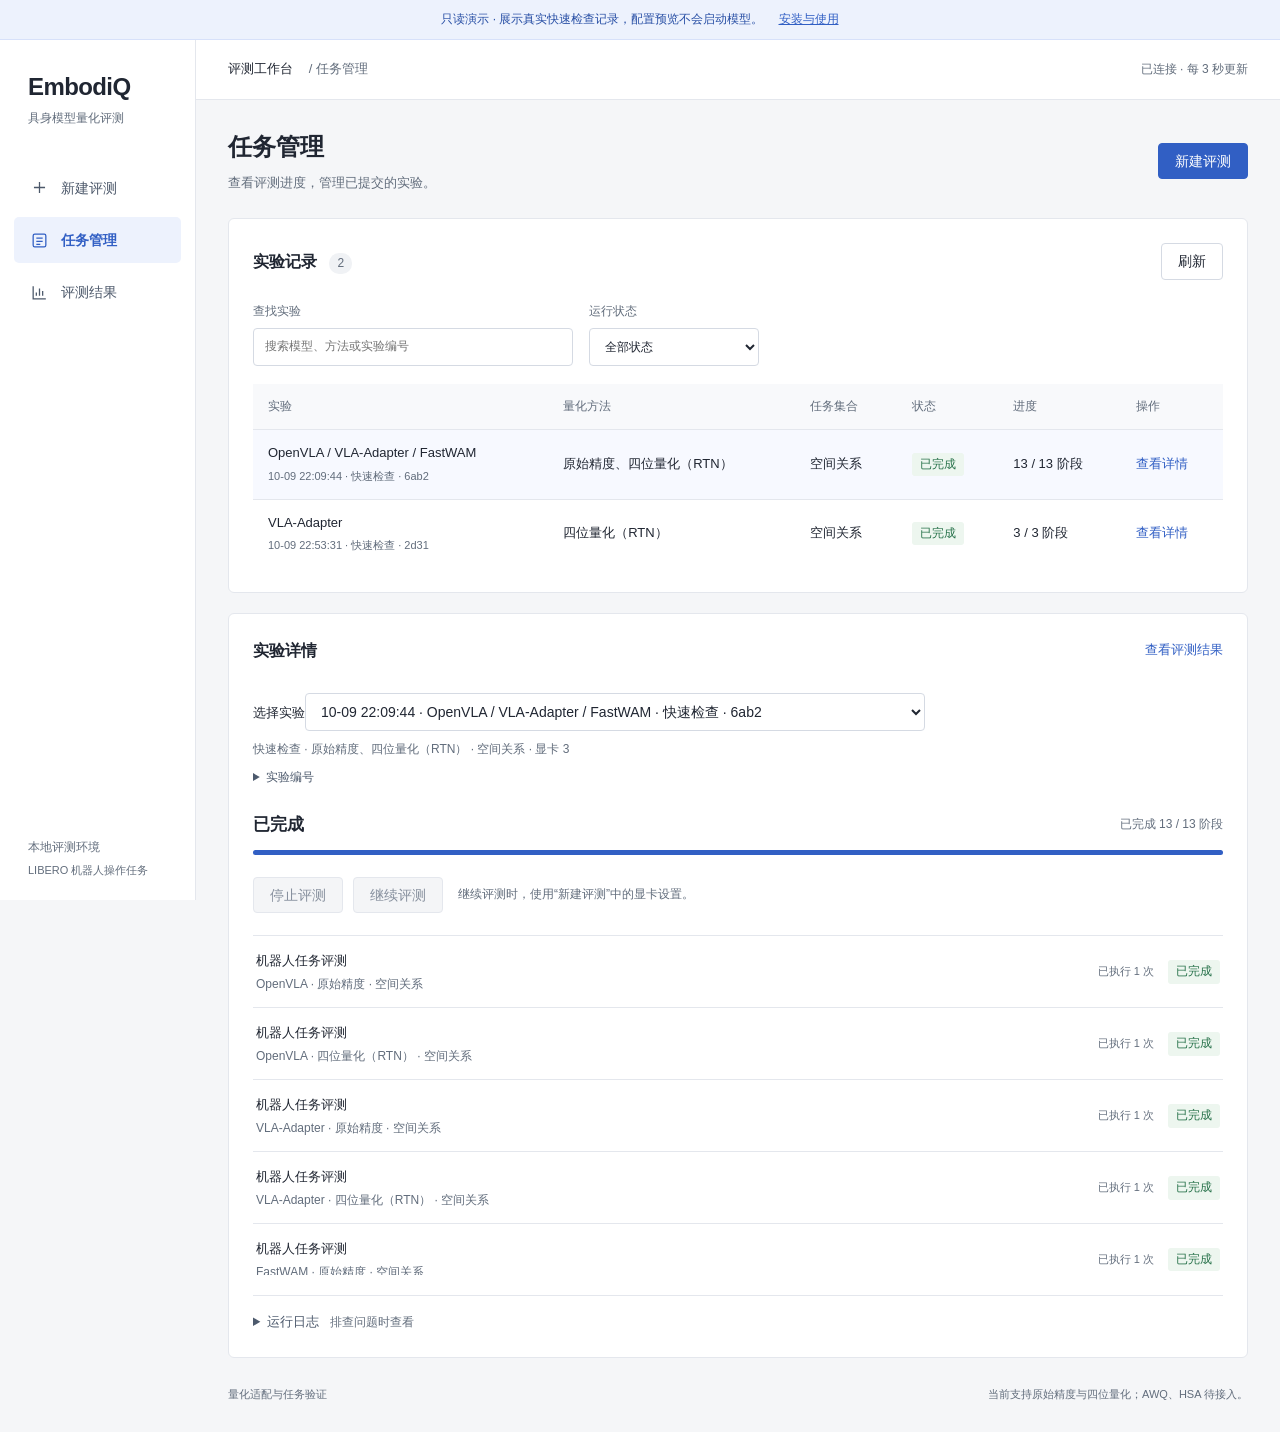
==== demo/index.html @ c68b4cd5 "" ====
<!doctype html>
<html lang="zh-CN">
<head><meta charset="utf-8"><meta name="viewport" content="width=device-width, initial-scale=1"><title>EmbodiQ · 量化评测</title><link rel="stylesheet" href="./style.css"><script defer src="./demo-data.js"></script><script defer src="./demo.js"></script><script defer src="./app.js"></script></head>
<body><div class="demo-banner">只读演示 · 展示真实快速检查记录，配置预览不会启动模型。<a href="../README.md">安装与使用</a></div>
<a class="skip" href="#main">跳转到主要内容</a>
<aside class="sidebar">
<a class="brand" href="#tasks">EmbodiQ<span>具身模型量化评测</span></a>
<nav aria-label="主要导航">
<a href="#create"><svg viewBox="0 0 24 24" aria-hidden="true"><path d="M12 5v14M5 12h14"/></svg>新建评测</a>
<a href="#tasks" aria-current="page"><svg viewBox="0 0 24 24" aria-hidden="true"><rect x="4" y="4" width="16" height="16" rx="2"/><path d="M8 9h8M8 13h8M8 17h5"/></svg>任务管理</a>
<a href="#results"><svg viewBox="0 0 24 24" aria-hidden="true"><path d="M4 4v16h16M8 16v-4M12 16V7M16 16v-6"/></svg>评测结果</a>
</nav>
<div class="sidebar-foot">本地评测环境<span>LIBERO 机器人操作任务</span></div>
</aside>
<div class="shell">
<header class="topbar"><span>评测工作台 <span class="crumb">/ <span id="page-name">任务管理</span></span></span><span id="connection">正在连接…</span></header>
<main id="main">
<div class="page-heading"><div><h1 id="page-title">任务管理</h1><p id="page-description">查看评测进度，管理已提交的实验。</p></div><a class="button primary" id="new-link" href="#create">新建评测</a></div>
<div id="notice" role="status" aria-live="polite" hidden></div>
<section id="view-create" class="view" hidden aria-label="新建评测">
<form id="create-form" class="create-layout">
<div class="panel form-panel">
<div class="section-head"><h2>评测配置</h2><span class="muted">模型与方法可多选</span></div>
<fieldset><legend>选择模型</legend><div id="models" class="choices model-choices"></div></fieldset>
<fieldset><legend>量化方法</legend><div id="methods" class="choices"></div><p class="hint">原始精度作为对照；四位量化用于比较压缩后的任务表现与资源占用。</p></fieldset>
<fieldset><legend>任务集合 <span class="muted">LIBERO</span></legend><div id="suites" class="choices suite-choices"></div></fieldset>
<label for="profile">评测规模</label><select id="profile"><option value="smoke">快速检查 · 每个集合运行 1 回合</option><option value="formal">正式评测 · 每个集合运行 500 回合</option></select>
<p class="hint">回合数按每个“模型 × 方法”组合计算。快速检查用于确认流程可运行。</p>
<div class="form-divider"></div><h3>运行设备</h3>
<div class="grid-two"><div><label for="gpu">显卡编号</label><input id="gpu" type="number" min="0" max="255" value="0" required><p class="hint">填写服务器上的显卡编号，从 0 开始。</p></div><div><label for="wait">显卡忙碌时最多等待</label><div class="input-unit"><input id="wait" type="number" min="0" max="86400" value="0" required><span>秒</span></div><p class="hint">设为 0 时，显卡忙碌就暂停任务。</p></div></div>
<details class="technical"><summary>精度与方法说明</summary><p>原始精度采用 BF16，即 16 位浮点数。四位量化采用 RTN（就近舍入），每 128 个权重一组。AWQ 与 HSA 暂未接入，当前不可选。</p></details>
</div>
<aside class="panel submit-panel"><h2>本次评测</h2><dl id="selection-summary"></dl><div class="estimate" id="estimate" aria-live="polite">正在读取配置…</div><p id="profile-note" class="hint">快速检查的结果仅用于验证流程。</p><button class="primary" id="submit" type="submit" disabled>开始评测</button><p class="hint after-submit">提交后可在“任务管理”查看进度。</p></aside>
</form>
</section>
<section id="view-tasks" class="view" aria-label="任务管理">
<div class="panel task-list"><div class="section-head"><h2>实验记录 <span id="run-total" class="total">0</span></h2><button id="refresh" type="button">刷新</button></div>
<div class="list-tools"><label class="search-label" for="run-search">查找实验<input id="run-search" type="search" placeholder="搜索模型、方法或实验编号"></label><label for="run-filter">运行状态<select id="run-filter"><option value="all">全部状态</option><option value="active">正在执行</option><option value="complete">已完成</option><option value="attention">需要处理</option></select></label></div>
<div class="table-wrap"><table class="run-table"><thead><tr><th>实验</th><th>量化方法</th><th>任务集合</th><th>状态</th><th>进度</th><th>操作</th></tr></thead><tbody id="run-rows"></tbody></table></div><p id="run-empty" class="empty" hidden>还没有评测记录。点击“新建评测”开始。</p></div>
<section class="panel monitor" aria-labelledby="monitor-title"><div class="section-head"><h2 id="monitor-title">实验详情</h2><a href="#results" class="text-link">查看评测结果</a></div>
<label for="runs">选择实验</label><select id="runs"><option value="">正在加载…</option></select><p id="run-meta" class="hint">请选择已有实验。</p><details class="run-identity"><summary>实验编号</summary><code id="run-id">—</code></details>
<div class="run-summary"><strong id="phase">暂无任务</strong><span id="count">0 / 0 阶段</span></div><progress id="progress" value="0" max="1" aria-label="阶段完成进度"></progress>
<div class="actions"><button id="cancel" type="button" disabled>停止评测</button><button id="resume" type="button" disabled>继续评测</button><span class="hint">继续评测时，使用“新建评测”中的显卡设置。</span></div>
<p id="reasons" class="error" role="status"></p><ol id="stages" class="stages"><li class="empty">选择实验后，这里会显示各阶段的执行情况。</li></ol>
<details id="log-details" class="technical"><summary>运行日志 <span>排查问题时查看</span></summary><div class="log-heading"><label for="log-stage">日志来源</label><select id="log-stage"><option value="">整体运行日志</option></select></div><pre id="logs" tabindex="0" aria-label="最近运行日志">等待日志…</pre><p class="hint">保留程序原始输出，每 3 秒刷新；日志较长时仅显示末尾部分。</p></details>
</section></section>
<section id="view-results" class="view" hidden aria-label="评测结果">
<div class="panel results"><div class="section-head"><h2>结果对比</h2><button id="load-report" type="button" disabled>读取结果</button></div><label for="report-run">选择实验</label><select id="report-run"><option value="">暂无实验</option></select><p class="hint">仅展示所选实验的结果。完成评测后，点击“读取结果”加载。</p><div id="report"><p class="empty">尚未读取结果。</p></div></div>
<details class="panel glossary"><summary>指标怎么看？</summary><dl><dt>任务成功率</dt><dd>成功完成操作的回合占比，越高越好。</dd><dt>平均响应时间</dt><dd>模型收到一次请求到输出动作的平均耗时，单位为毫秒；不是机器人的整个操作时长。</dd><dt>运行峰值显存</dt><dd>推理期间进程占用的显存峰值，由显卡监测接口读取。加载峰值单独记录，不能与它直接相加。</dd><dt>加载峰值显存</dt><dd>模型加载期间，推理框架分配显存的峰值。统计口径与运行峰值不同。</dd><dt>平均成功率</dt><dd>对所选任务集合的成功率取平均。只有正式评测完成全部四个集合时，才展示“四集合平均”。</dd><dt>显存单位</dt><dd>表中的 GiB 是二进制存储单位，1 GiB = 1,024³ 字节。数值越小，占用的显存越少。</dd></dl></details>
</section>
<footer>量化适配与任务验证<span>当前支持原始精度与四位量化；AWQ、HSA 待接入。</span></footer>
</main></div></body></html>
---- demo/style.css ----
:root{--bg:#f5f6f8;--surface:#fff;--ink:#202632;--muted:#626d7c;--accent:#315fc4;--accent-soft:#edf2fd;--line:#e4e7ed;--success:#267149;--error:#ae3535;--warning:#8a5c19;--radius:6px;--space:24px;--mono:ui-monospace,SFMono-Regular,Consolas,monospace;--motion:140ms}
*{box-sizing:border-box}body{margin:0;background:var(--bg);color:var(--ink);font-family:-apple-system,BlinkMacSystemFont,"Segoe UI","PingFang SC","Microsoft YaHei",sans-serif;font-size:14px;line-height:1.6}a{color:var(--accent);text-decoration:none}button,input,select{font:inherit}button,.button{display:inline-flex;justify-content:center;align-items:center;min-height:36px;border:1px solid #d5dae3;border-radius:4px;background:#fff;color:var(--ink);padding:6px 16px;cursor:pointer;transition:background var(--motion),border-color var(--motion)}button:hover:enabled,.button:hover{border-color:var(--accent);color:var(--accent)}button:disabled{color:#87909e;background:#f4f5f7;border-color:var(--line);cursor:not-allowed}.primary{color:#fff;background:var(--accent);border-color:var(--accent)}.primary:hover:enabled,.primary:hover{background:#284fa5;color:#fff}.primary:disabled{background:#e7ebf3}.sidebar{width:196px;background:#fff;position:fixed;inset:0 auto 0 0;border-right:1px solid var(--line);display:flex;flex-direction:column;padding:28px 14px 20px}.brand{color:var(--ink);font-size:24px;font-weight:700;letter-spacing:-.6px;margin:0 14px 36px}.brand span{display:block;font-size:12px;font-weight:400;letter-spacing:0;color:var(--muted);margin-top:3px}nav{display:grid;gap:6px}nav a{display:flex;align-items:center;gap:12px;padding:12px 16px;color:#4c586a;border-radius:5px}nav svg{width:19px;height:19px;fill:none;stroke:currentColor;stroke-width:1.6}nav a:hover{background:#f5f7fa}nav a[aria-current=page]{color:var(--accent);background:var(--accent-soft);font-weight:600}.sidebar-foot{margin-top:auto;padding:0 14px;color:var(--muted);font-size:12px}.sidebar-foot span{display:block;font-size:11px;margin-top:5px}.shell{margin-left:196px}.topbar{height:60px;background:#fff;border-bottom:1px solid var(--line);padding:0 32px;display:flex;align-items:center;justify-content:space-between;font-size:13px}.crumb{color:var(--muted);margin-left:12px}#connection{font-size:12px;color:var(--muted)}main{max-width:1560px;margin:auto;padding:28px 32px}.page-heading{display:flex;justify-content:space-between;align-items:center;margin-bottom:25px;gap:20px}h1{font-size:24px;font-weight:600;margin:0 0 6px}h2{font-size:16px;font-weight:600;margin:0}h3{font-size:14px;font-weight:600;margin:0 0 15px}.page-heading p{margin:0;color:var(--muted);font-size:13px}.panel{background:var(--surface);border:1px solid var(--line);border-radius:var(--radius);padding:var(--space);min-width:0}.section-head{display:flex;align-items:center;justify-content:space-between;gap:15px;margin-bottom:22px}.muted,.hint{color:var(--muted);font-size:12px}.hint{margin:8px 0 18px;line-height:1.8}.total{display:inline-block;font-size:12px;font-weight:400;color:var(--muted);padding:1px 8px;margin-left:8px;background:#f0f2f5;border-radius:10px}.create-layout{display:grid;grid-template-columns:minmax(0,1fr) 290px;gap:22px;align-items:start}.form-panel{padding:28px}.form-panel>.section-head{padding-bottom:18px;border-bottom:1px solid var(--line)}fieldset{border:0;padding:0;margin:0 0 26px}legend,label{font-weight:500;font-size:13px}legend{margin-bottom:11px}legend .muted{margin-left:10px}.choices{display:flex;gap:10px;flex-wrap:wrap}.choice{display:flex;align-items:center;gap:9px;padding:10px 14px;border:1px solid #dbe0e8;border-radius:5px;cursor:pointer;min-height:42px}.choice:has(input:checked){background:#f5f8ff;border-color:var(--accent)}.choice:has(input:disabled){color:#848b95;background:#f6f7f8;border-color:var(--line);cursor:default}.choice input{accent-color:var(--accent);margin:0;width:15px;height:15px;flex-shrink:0}.choice span{display:block}.choice small{display:block;color:var(--muted);font-size:12px;font-weight:400;margin-top:3px}.suite-choices{display:grid;grid-template-columns:1fr 1fr}.suite-choices .choice{padding:12px 14px}.grid-two{display:grid;grid-template-columns:1fr 1fr;gap:24px}input[type=number],input[type=search],select{width:100%;min-width:0;border:1px solid #d5dae3;border-radius:4px;color:var(--ink);background:#fff;padding:8px 11px;min-height:38px;margin-top:7px}input[type=search]{max-width:340px}.input-unit{display:flex;align-items:center;position:relative}.input-unit input{padding-right:38px}.input-unit span{position:absolute;right:12px;top:15px;color:var(--muted);font-size:12px}.form-divider{height:1px;background:var(--line);margin:26px 0}.submit-panel{position:sticky;top:22px}.submit-panel h2{margin-bottom:20px}dl{margin:0}#selection-summary dt{color:var(--muted);font-size:12px;margin-top:15px}#selection-summary dd{margin:3px 0 0;font-size:13px}.estimate{margin:23px 0 8px;padding-top:18px;border-top:1px solid var(--line);font-size:14px;font-weight:500}.submit-panel .primary{width:100%;min-height:40px}.after-submit{margin-bottom:0;text-align:center}.technical{border-top:1px solid var(--line);padding-top:16px;margin-top:20px;font-size:13px;color:var(--muted)}summary{cursor:pointer;color:#4d5a6d;font-size:13px}summary span{color:var(--muted);font-size:12px;margin-left:8px}.technical p{line-height:1.8}.list-tools{display:flex;align-items:end;gap:16px;margin-bottom:18px}.list-tools label{width:170px;font-size:12px;color:var(--muted)}.list-tools .search-label{width:320px}.table-wrap{overflow-x:auto}table{border-collapse:collapse;width:100%;white-space:nowrap;font-size:13px}th,td{text-align:left;padding:13px 15px;border-bottom:1px solid var(--line);font-weight:400}th{font-size:12px;color:var(--muted);background:#f8f9fb}td.numeric{font-variant-numeric:tabular-nums}tbody tr:last-child td{border-bottom:0}.run-table td:first-child{font-weight:500}.run-table small{display:block;color:var(--muted);font-size:11px;font-weight:400;margin-top:4px}.run-table tbody tr.selected{background:#f7f9ff}.text-button{min-height:30px;background:transparent;border:0;color:var(--accent);padding:4px 0}.text-button:hover:enabled{text-decoration:underline}.badge{display:inline-block;border-radius:3px;padding:2px 8px;font-size:12px;color:#5c6776;background:#f0f2f5;white-space:nowrap}.badge.complete{color:var(--success);background:#edf6ef}.badge.running,.badge.starting,.badge.preflight,.badge.waiting_for_gpu{color:var(--accent);background:#edf2fd}.badge.failed,.badge.blocked,.badge.interrupted{color:var(--error);background:#fbefed}.monitor{margin-top:20px}.text-link{font-size:13px}.monitor>select{max-width:620px}.run-identity{font-size:12px;margin-top:-10px;color:var(--muted)}.run-identity summary{font-size:12px}.run-identity code{display:block;padding-top:6px;overflow-wrap:anywhere}.run-summary{display:flex;justify-content:space-between;align-items:center;margin-top:24px}.run-summary strong{font-size:17px;font-weight:600}.run-summary span{color:var(--muted);font-size:12px}progress{width:100%;height:5px;border:0;accent-color:var(--accent);margin:12px 0 18px}progress::-webkit-progress-bar{background:#eef0f4;border-radius:3px}progress::-webkit-progress-value{background:var(--accent);border-radius:3px}.actions{display:flex;align-items:center;gap:10px;flex-wrap:wrap}.actions .hint{margin:0 0 0 5px}.error{color:var(--error);white-space:pre-line;overflow-wrap:anywhere;font-size:13px}.stages{list-style:none;padding:0;margin:22px 0 0;max-height:340px;overflow:auto;border-top:1px solid var(--line)}.stages li{display:flex;align-items:center;gap:14px;justify-content:space-between;padding:13px 3px;border-bottom:1px solid var(--line)}.stage-heading{font-size:13px;font-weight:500}.stage-context{display:block;font-size:12px;color:var(--muted);margin-top:3px}.stage-right{display:flex;align-items:center;gap:14px;flex-shrink:0}.stage-attempt{color:var(--muted);font-size:11px}.log-heading{display:flex;align-items:center;gap:20px;justify-content:space-between;margin:20px 0 10px}.log-heading select{width:75%;margin:0;font-size:12px}pre{background:#f7f8fa;color:#384252;font:12px/1.75 var(--mono);border:1px solid var(--line);border-radius:4px;height:260px;padding:16px;overflow:auto;white-space:pre-wrap;overflow-wrap:anywhere}.empty{padding:25px 0;color:var(--muted);font-size:13px}.results>select{max-width:620px}.report-label{padding:11px 14px;background:#faf5e9;color:var(--warning);border:1px solid #ece1c7;border-radius:4px;font-size:13px;margin:22px 0}.report-label.formal{background:#edf6ef;border-color:#d7e8dc;color:var(--success)}.report-toolbar{display:flex;gap:16px;justify-content:space-between;align-items:center;margin:24px 0 16px;flex-wrap:wrap}.suite-tabs{display:flex;gap:4px;flex-wrap:wrap}.suite-tabs button{border:0;border-radius:4px;font-size:13px;background:transparent;color:var(--muted);padding:6px 12px}.suite-tabs button[aria-pressed=true]{color:var(--accent);background:var(--accent-soft);font-weight:500}.chart-grid{display:grid;grid-template-columns:repeat(3,minmax(0,1fr));gap:22px;margin:18px 0 28px}.chart{min-width:0;border:1px solid var(--line);padding:18px;border-radius:5px}.chart h3{font-size:13px;margin:0 0 3px}.chart .hint{margin:0 0 14px;font-size:11px}.chart-row{margin-top:14px}.chart-caption{display:flex;justify-content:space-between;gap:8px;font-size:11px;color:var(--muted)}.chart-caption strong{color:var(--ink);font-size:12px;font-weight:500;white-space:nowrap}.chart-track{display:block;width:100%;height:6px;margin-top:7px}.chart-bg{fill:#eff1f5}.chart-bar{fill:#5277c9}.chart-bar.baseline{fill:#9aa6b8}.report-section{margin:24px 0 13px}.downloads{display:flex;gap:20px;flex-wrap:wrap;margin:24px 0 4px;font-size:13px}.glossary{margin-top:20px}.glossary summary{font-weight:500;color:var(--ink)}.glossary dl{display:grid;grid-template-columns:130px 1fr;gap:14px 24px;margin-top:24px;font-size:13px}.glossary dt{font-weight:500}.glossary dd{margin:0;color:var(--muted)}footer{display:flex;justify-content:space-between;color:var(--muted);font-size:11px;padding:28px 0 0;gap:20px}#notice{background:#fff1ee;border:1px solid #edcdc7;color:var(--error);border-radius:4px;padding:12px 16px;margin-bottom:20px;font-size:13px}.skip{position:absolute;left:16px;top:-80px;background:#fff;padding:10px;z-index:9}.skip:focus{top:10px}:focus-visible{outline:2px solid var(--accent);outline-offset:3px}[hidden]{display:none!important}
@media(min-width:1650px){main{padding:32px 44px}.topbar{padding:0 44px}}
@media(max-width:1150px){.sidebar{width:172px;padding-inline:10px}.shell{margin-left:172px}.topbar{padding:0 24px}main{padding:24px}.create-layout{grid-template-columns:minmax(0,1fr) 250px;gap:16px}.panel{padding:20px}.chart-grid{gap:12px}.chart{padding:12px}.model-choices .choice{flex:1 0 120px}}
@media(max-width:950px){.create-layout{grid-template-columns:1fr}.submit-panel{position:static}#selection-summary{display:grid;grid-template-columns:100px 1fr;align-items:baseline;gap:8px}#selection-summary dt,#selection-summary dd{margin:0}.submit-panel h2{margin-bottom:16px}.chart-grid{grid-template-columns:1fr}.chart-caption{font-size:12px}.suite-choices .choice{padding:10px}.actions .hint{width:100%;margin:4px 0 0}}
@media(max-width:680px){.sidebar{position:static;width:100%;border-right:0;border-bottom:1px solid var(--line);padding:14px 16px 0}.brand{font-size:21px;margin:0 0 14px;display:flex;align-items:center;gap:14px}.brand span{font-size:11px;margin:0}.sidebar-foot{display:none}nav{display:flex;justify-content:space-between;gap:4px}nav a{padding:10px 12px;gap:7px;border-radius:4px 4px 0 0;font-size:13px}nav svg{width:16px;height:16px}.shell{margin-left:0}.topbar{height:43px;padding:0 16px;font-size:12px}.topbar .crumb{display:none}#connection{font-size:11px}main{padding:22px 16px}.page-heading{align-items:start;margin-bottom:20px}.page-heading p{font-size:12px;max-width:230px}h1{font-size:22px}.page-heading .button{font-size:12px;white-space:nowrap;padding:6px 12px}.panel{padding:17px}.form-panel .section-head>.muted{display:none}.grid-two{gap:14px}.suite-choices{grid-template-columns:1fr}.model-choices .choice{flex:0 1 auto;font-size:12px;padding:10px}.list-tools{gap:12px}.list-tools .search-label{width:65%}.list-tools label{width:35%}.list-tools select,.list-tools input{font-size:12px}.section-head{margin-bottom:18px}.stages li{align-items:start}.stage-context{font-size:11px}.stage-right{flex-direction:column;gap:5px;align-items:end}.stage-attempt{display:none}.log-heading{gap:10px}.log-heading select{width:68%}.glossary dl{grid-template-columns:1fr;gap:5px}.glossary dd{margin-bottom:12px}.suite-tabs{gap:3px}.suite-tabs button{font-size:12px;padding:5px 9px}footer span{display:none}.hint{font-size:12px}}
@media(prefers-reduced-motion:reduce){*{transition:none!important;scroll-behavior:auto!important}}

.demo-banner{background:#edf2fd;color:#284fa5;text-align:center;padding:10px 16px;font-size:12px;border-bottom:1px solid #d7e1fa}.demo-banner a{margin-left:15px;text-decoration:underline}.sidebar{top:40px}@media(max-width:680px){.sidebar{top:auto}}
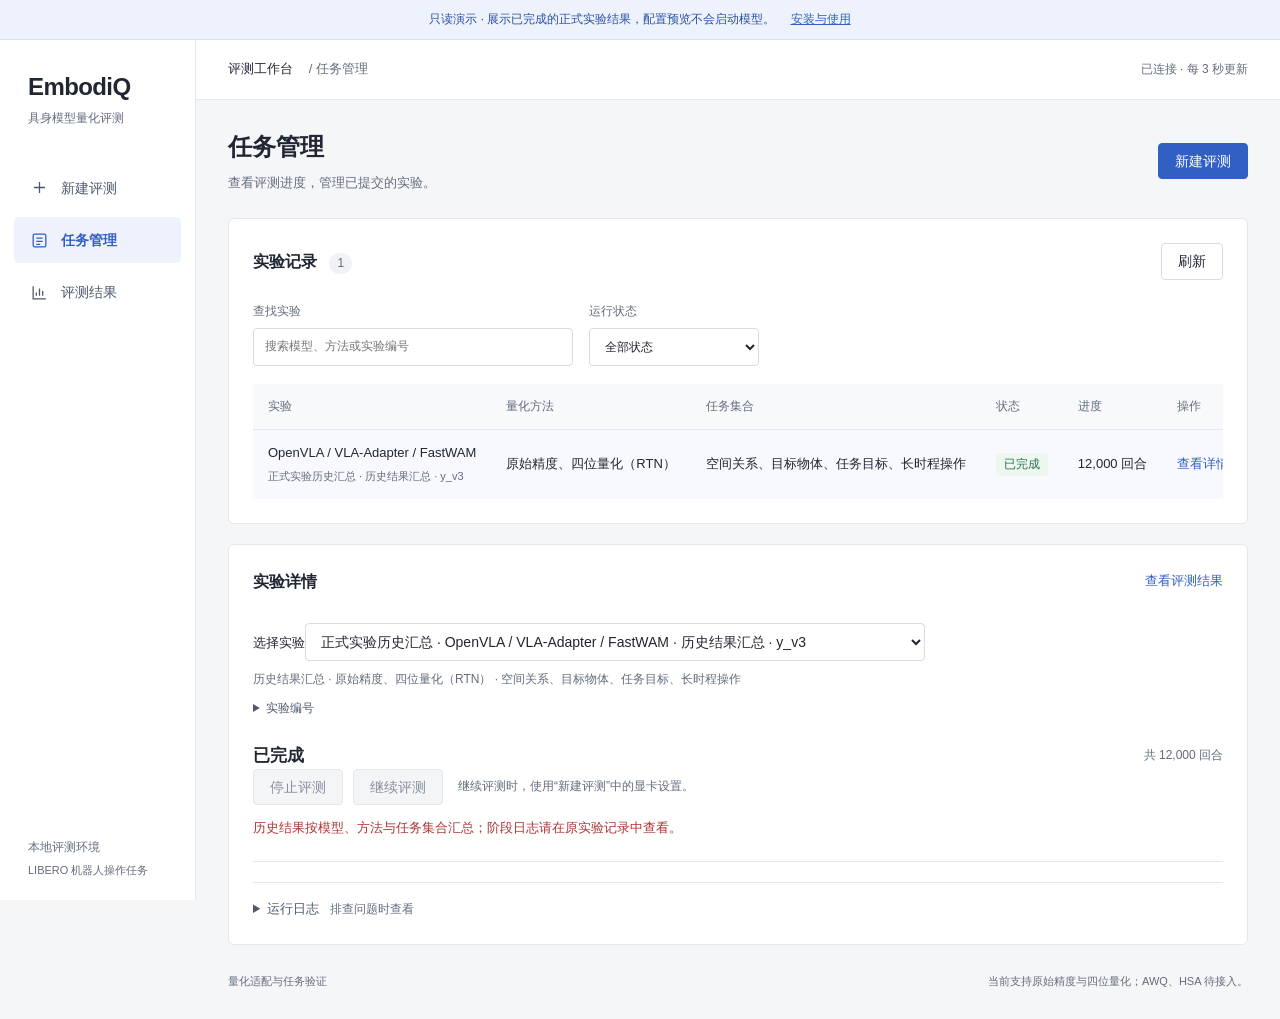
==== commit c10ecd30: "" ====
--- a/demo/index.html
+++ b/demo/index.html
@@ -1,7 +1,7 @@
 <!doctype html>
 <html lang="zh-CN">
 <head><meta charset="utf-8"><meta name="viewport" content="width=device-width, initial-scale=1"><title>EmbodiQ · 量化评测</title><link rel="stylesheet" href="./style.css"><script defer src="./demo-data.js"></script><script defer src="./demo.js"></script><script defer src="./app.js"></script></head>
-<body><div class="demo-banner">只读演示 · 展示真实快速检查记录，配置预览不会启动模型。<a href="../README.md">安装与使用</a></div>
+<body><div class="demo-banner">只读演示 · 展示已完成的正式实验结果，配置预览不会启动模型。<a href="../README.md">安装与使用</a></div>
 <a class="skip" href="#main">跳转到主要内容</a>
 <aside class="sidebar">
 <a class="brand" href="#tasks">EmbodiQ<span>具身模型量化评测</span></a>
@@ -24,13 +24,12 @@
 <fieldset><legend>选择模型</legend><div id="models" class="choices model-choices"></div></fieldset>
 <fieldset><legend>量化方法</legend><div id="methods" class="choices"></div><p class="hint">原始精度作为对照；四位量化用于比较压缩后的任务表现与资源占用。</p></fieldset>
 <fieldset><legend>任务集合 <span class="muted">LIBERO</span></legend><div id="suites" class="choices suite-choices"></div></fieldset>
-<label for="profile">评测规模</label><select id="profile"><option value="smoke">快速检查 · 每个集合运行 1 回合</option><option value="formal">正式评测 · 每个集合运行 500 回合</option></select>
-<p class="hint">回合数按每个“模型 × 方法”组合计算。快速检查用于确认流程可运行。</p>
+<p class="hint">每个任务集合包含 10 项任务，每项运行 50 回合；每个“模型 × 方法 × 任务集合”组合共 500 回合。</p>
 <div class="form-divider"></div><h3>运行设备</h3>
 <div class="grid-two"><div><label for="gpu">显卡编号</label><input id="gpu" type="number" min="0" max="255" value="0" required><p class="hint">填写服务器上的显卡编号，从 0 开始。</p></div><div><label for="wait">显卡忙碌时最多等待</label><div class="input-unit"><input id="wait" type="number" min="0" max="86400" value="0" required><span>秒</span></div><p class="hint">设为 0 时，显卡忙碌就暂停任务。</p></div></div>
 <details class="technical"><summary>精度与方法说明</summary><p>原始精度采用 BF16，即 16 位浮点数。四位量化采用 RTN（就近舍入），每 128 个权重一组。AWQ 与 HSA 暂未接入，当前不可选。</p></details>
 </div>
-<aside class="panel submit-panel"><h2>本次评测</h2><dl id="selection-summary"></dl><div class="estimate" id="estimate" aria-live="polite">正在读取配置…</div><p id="profile-note" class="hint">快速检查的结果仅用于验证流程。</p><button class="primary" id="submit" type="submit" disabled>开始评测</button><p class="hint after-submit">提交后可在“任务管理”查看进度。</p></aside>
+<aside class="panel submit-panel"><h2>本次评测</h2><dl id="selection-summary"></dl><div class="estimate" id="estimate" aria-live="polite">正在读取配置…</div><p id="profile-note" class="hint">按统一任务协议执行正式评测。</p><button class="primary" id="submit" type="submit" disabled>开始评测</button><p class="hint after-submit">提交后可在“任务管理”查看进度。</p></aside>
 </form>
 </section>
 <section id="view-tasks" class="view" aria-label="任务管理">
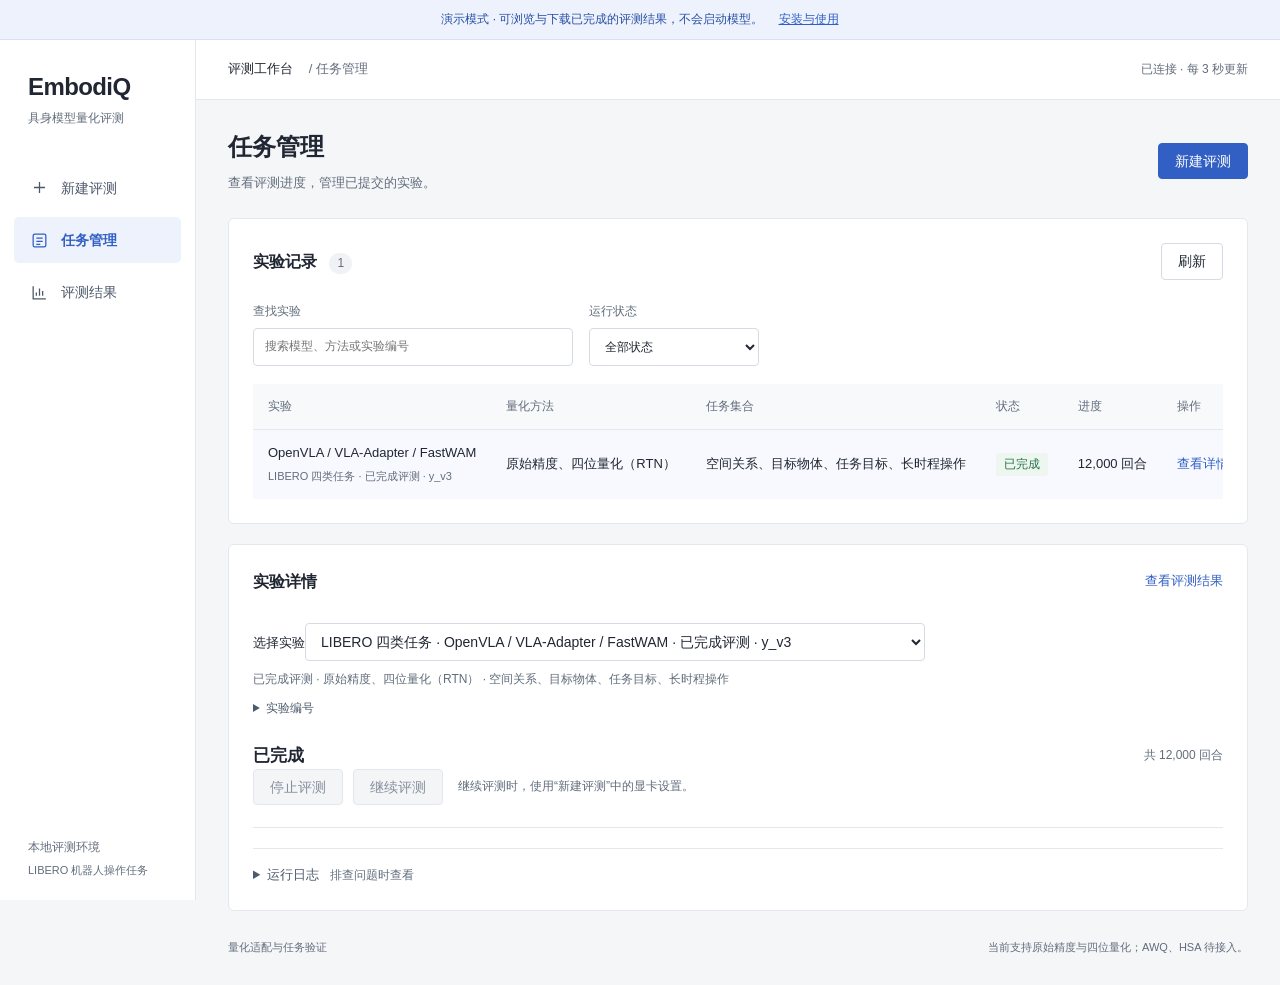
==== commit 5506c034: "" ====
--- a/demo/index.html
+++ b/demo/index.html
@@ -1,7 +1,7 @@
 <!doctype html>
 <html lang="zh-CN">
 <head><meta charset="utf-8"><meta name="viewport" content="width=device-width, initial-scale=1"><title>EmbodiQ · 量化评测</title><link rel="stylesheet" href="./style.css"><script defer src="./demo-data.js"></script><script defer src="./demo.js"></script><script defer src="./app.js"></script></head>
-<body><div class="demo-banner">只读演示 · 展示已完成的正式实验结果，配置预览不会启动模型。<a href="../README.md">安装与使用</a></div>
+<body><div class="demo-banner">演示模式 · 可浏览与下载已完成的评测结果，不会启动模型。<a href="../README.md">安装与使用</a></div>
 <a class="skip" href="#main">跳转到主要内容</a>
 <aside class="sidebar">
 <a class="brand" href="#tasks">EmbodiQ<span>具身模型量化评测</span></a>
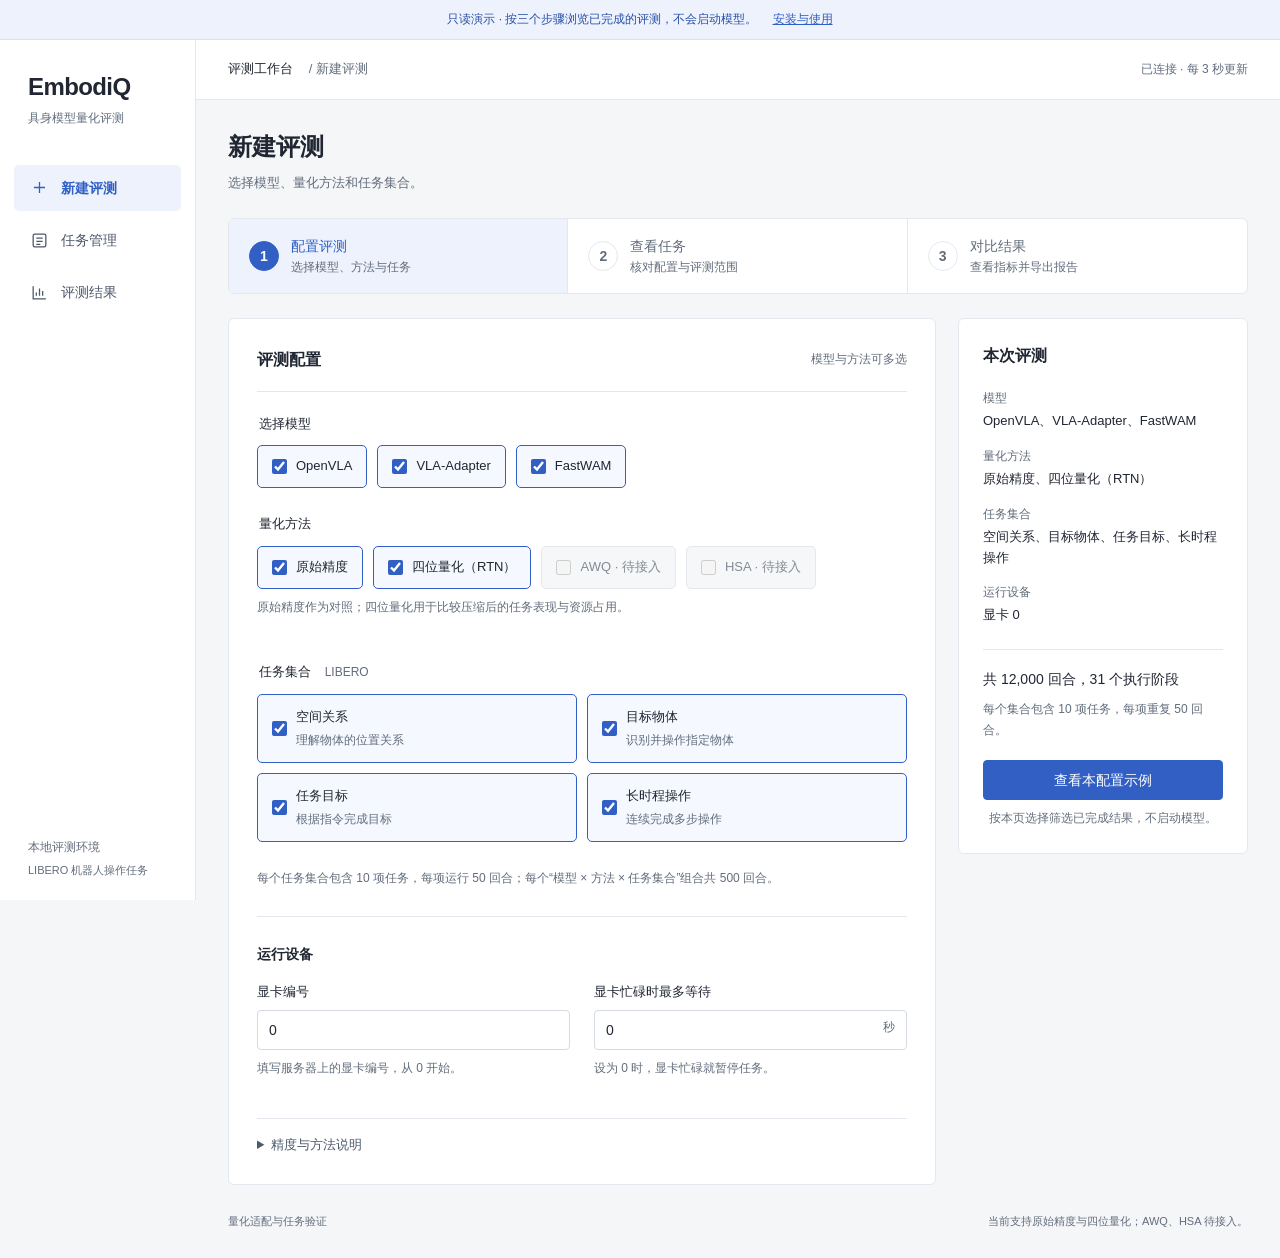
==== commit 6d3e2827: "" ====
--- a/demo/index.html
+++ b/demo/index.html
@@ -1,7 +1,7 @@
 <!doctype html>
 <html lang="zh-CN">
-<head><meta charset="utf-8"><meta name="viewport" content="width=device-width, initial-scale=1"><title>EmbodiQ · 量化评测</title><link rel="stylesheet" href="./style.css"><script defer src="./demo-data.js"></script><script defer src="./demo.js"></script><script defer src="./app.js"></script></head>
-<body><div class="demo-banner">演示模式 · 可浏览与下载已完成的评测结果，不会启动模型。<a href="../README.md">安装与使用</a></div>
+<head><meta charset="utf-8"><meta name="viewport" content="width=device-width, initial-scale=1"><title>EmbodiQ · 量化评测</title><link rel="stylesheet" href="./style.css"><script defer src="./demo-data.js"></script><script defer src="./demo.js"></script><script defer src="./app.js"></script><script defer src="./guide.js"></script><link rel="stylesheet" href="./guide.css"></head>
+<body><div class="demo-banner">只读演示 · 按三个步骤浏览已完成的评测，不会启动模型。<a href="../README.md">安装与使用</a></div>
 <a class="skip" href="#main">跳转到主要内容</a>
 <aside class="sidebar">
 <a class="brand" href="#tasks">EmbodiQ<span>具身模型量化评测</span></a>
--- a/demo/guide.css
+++ b/demo/guide.css
@@ -0,0 +1,9 @@
+.demo-steps{display:grid;grid-template-columns:repeat(3,minmax(0,1fr));gap:0;margin:0 0 24px;border:1px solid var(--line);border-radius:var(--radius);background:var(--surface)}
+.demo-steps>a{display:flex;align-items:center;gap:12px;padding:16px 20px;color:var(--muted);border-right:1px solid var(--line)}
+.demo-steps>a:last-child{border-right:0}.demo-steps>a>span{display:grid;place-items:center;width:30px;height:30px;border:1px solid var(--line);border-radius:50%;flex-shrink:0;font-weight:600}
+.demo-steps>a[aria-current=step]{color:var(--accent);background:var(--accent-soft)}.demo-steps>a[aria-current=step]>span{color:#fff;background:var(--accent);border-color:var(--accent)}
+.demo-steps small{display:block;font-size:12px;color:var(--muted);font-weight:400}.demo-coverage{border-top:1px solid var(--line);padding-top:24px;margin-top:24px}
+.demo-coverage-grid{display:grid;grid-template-columns:repeat(3,minmax(0,1fr));gap:20px}.demo-coverage-grid>div{border-left:2px solid var(--line);padding-left:16px}.demo-coverage-grid span{display:block;color:var(--muted);font-size:13px}.demo-coverage-grid strong{display:block;font-size:18px;font-weight:600;margin:6px 0}.demo-coverage-grid p{font-size:12px;color:var(--muted);margin:0}
+.demo-next{display:flex;justify-content:space-between;align-items:center;gap:20px;margin-top:24px;border-top:1px solid var(--line);padding-top:20px}.demo-next p{font-size:13px;color:var(--muted);margin:0}.demo-next a{white-space:nowrap}
+@media(max-width:950px){.demo-steps>a{padding:12px;gap:8px}.demo-steps small{display:none}.demo-coverage-grid{grid-template-columns:1fr}.demo-next{align-items:flex-start;flex-direction:column}}
+@media(max-width:680px){.demo-steps>a{flex-direction:column;gap:6px;font-size:12px;padding:12px 6px}.demo-steps>a>span{width:25px;height:25px}}
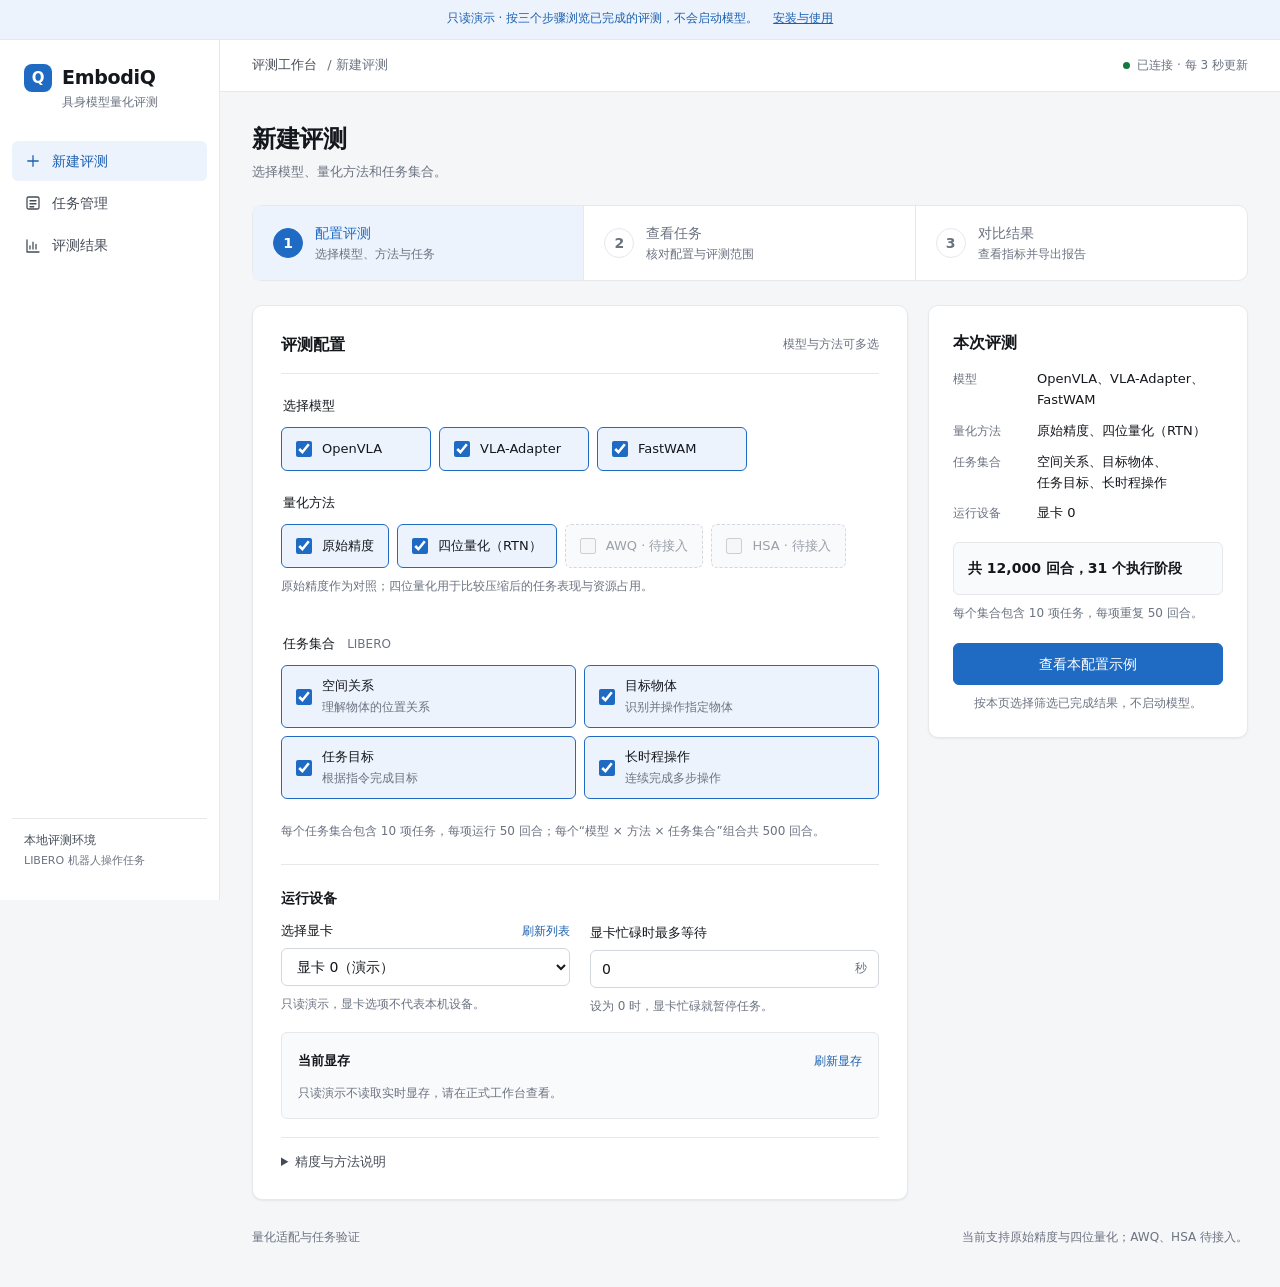
==== commit 4f73b609: "" ====
--- a/demo/index.html
+++ b/demo/index.html
@@ -26,7 +26,13 @@
 <fieldset><legend>任务集合 <span class="muted">LIBERO</span></legend><div id="suites" class="choices suite-choices"></div></fieldset>
 <p class="hint">每个任务集合包含 10 项任务，每项运行 50 回合；每个“模型 × 方法 × 任务集合”组合共 500 回合。</p>
 <div class="form-divider"></div><h3>运行设备</h3>
-<div class="grid-two"><div><label for="gpu">显卡编号</label><input id="gpu" type="number" min="0" max="255" value="0" required><p class="hint">填写服务器上的显卡编号，从 0 开始。</p></div><div><label for="wait">显卡忙碌时最多等待</label><div class="input-unit"><input id="wait" type="number" min="0" max="86400" value="0" required><span>秒</span></div><p class="hint">设为 0 时，显卡忙碌就暂停任务。</p></div></div>
+<div class="grid-two"><div><div class="gpu-picker-heading"><label for="gpu">选择显卡</label><button id="refresh-gpus" type="button" class="text-button">刷新列表</button></div><select id="gpu" required disabled aria-describedby="gpu-list-status"><option value="">正在读取显卡列表…</option></select><p id="gpu-list-status" class="hint" role="status">自动读取服务器上的显卡编号。</p></div><div><label for="wait">显卡忙碌时最多等待</label><div class="input-unit"><input id="wait" type="number" min="0" max="86400" value="0" required><span>秒</span></div><p class="hint">设为 0 时，显卡忙碌就暂停任务。</p></div></div>
+<section class="gpu-memory" aria-labelledby="gpu-memory-title">
+<div class="gpu-memory-heading"><h3 id="gpu-memory-title">当前显存</h3><button id="refresh-gpu-memory" type="button" class="text-button">刷新显存</button></div>
+<dl class="gpu-memory-values" id="gpu-memory-values" hidden><div><dt>剩余显存</dt><dd id="gpu-memory-free">—</dd></div><div><dt>已用显存</dt><dd id="gpu-memory-used">—</dd></div><div><dt>总显存</dt><dd id="gpu-memory-total">—</dd></div></dl>
+<progress id="gpu-memory-meter" class="gpu-memory-meter" max="1" value="0" aria-label="已用显存占比" hidden></progress>
+<p id="gpu-memory-status" class="hint" role="status">正在读取所选显卡的显存…</p>
+</section>
 <details class="technical"><summary>精度与方法说明</summary><p>原始精度采用 BF16，即 16 位浮点数。四位量化采用 RTN（就近舍入），每 128 个权重一组。AWQ 与 HSA 暂未接入，当前不可选。</p></details>
 </div>
 <aside class="panel submit-panel"><h2>本次评测</h2><dl id="selection-summary"></dl><div class="estimate" id="estimate" aria-live="polite">正在读取配置…</div><p id="profile-note" class="hint">按统一任务协议执行正式评测。</p><button class="primary" id="submit" type="submit" disabled>开始评测</button><p class="hint after-submit">提交后可在“任务管理”查看进度。</p></aside>
--- a/demo/style.css
+++ b/demo/style.css
@@ -1,9 +1,341 @@
-:root{--bg:#f5f6f8;--surface:#fff;--ink:#202632;--muted:#626d7c;--accent:#315fc4;--accent-soft:#edf2fd;--line:#e4e7ed;--success:#267149;--error:#ae3535;--warning:#8a5c19;--radius:6px;--space:24px;--mono:ui-monospace,SFMono-Regular,Consolas,monospace;--motion:140ms}
-*{box-sizing:border-box}body{margin:0;background:var(--bg);color:var(--ink);font-family:-apple-system,BlinkMacSystemFont,"Segoe UI","PingFang SC","Microsoft YaHei",sans-serif;font-size:14px;line-height:1.6}a{color:var(--accent);text-decoration:none}button,input,select{font:inherit}button,.button{display:inline-flex;justify-content:center;align-items:center;min-height:36px;border:1px solid #d5dae3;border-radius:4px;background:#fff;color:var(--ink);padding:6px 16px;cursor:pointer;transition:background var(--motion),border-color var(--motion)}button:hover:enabled,.button:hover{border-color:var(--accent);color:var(--accent)}button:disabled{color:#87909e;background:#f4f5f7;border-color:var(--line);cursor:not-allowed}.primary{color:#fff;background:var(--accent);border-color:var(--accent)}.primary:hover:enabled,.primary:hover{background:#284fa5;color:#fff}.primary:disabled{background:#e7ebf3}.sidebar{width:196px;background:#fff;position:fixed;inset:0 auto 0 0;border-right:1px solid var(--line);display:flex;flex-direction:column;padding:28px 14px 20px}.brand{color:var(--ink);font-size:24px;font-weight:700;letter-spacing:-.6px;margin:0 14px 36px}.brand span{display:block;font-size:12px;font-weight:400;letter-spacing:0;color:var(--muted);margin-top:3px}nav{display:grid;gap:6px}nav a{display:flex;align-items:center;gap:12px;padding:12px 16px;color:#4c586a;border-radius:5px}nav svg{width:19px;height:19px;fill:none;stroke:currentColor;stroke-width:1.6}nav a:hover{background:#f5f7fa}nav a[aria-current=page]{color:var(--accent);background:var(--accent-soft);font-weight:600}.sidebar-foot{margin-top:auto;padding:0 14px;color:var(--muted);font-size:12px}.sidebar-foot span{display:block;font-size:11px;margin-top:5px}.shell{margin-left:196px}.topbar{height:60px;background:#fff;border-bottom:1px solid var(--line);padding:0 32px;display:flex;align-items:center;justify-content:space-between;font-size:13px}.crumb{color:var(--muted);margin-left:12px}#connection{font-size:12px;color:var(--muted)}main{max-width:1560px;margin:auto;padding:28px 32px}.page-heading{display:flex;justify-content:space-between;align-items:center;margin-bottom:25px;gap:20px}h1{font-size:24px;font-weight:600;margin:0 0 6px}h2{font-size:16px;font-weight:600;margin:0}h3{font-size:14px;font-weight:600;margin:0 0 15px}.page-heading p{margin:0;color:var(--muted);font-size:13px}.panel{background:var(--surface);border:1px solid var(--line);border-radius:var(--radius);padding:var(--space);min-width:0}.section-head{display:flex;align-items:center;justify-content:space-between;gap:15px;margin-bottom:22px}.muted,.hint{color:var(--muted);font-size:12px}.hint{margin:8px 0 18px;line-height:1.8}.total{display:inline-block;font-size:12px;font-weight:400;color:var(--muted);padding:1px 8px;margin-left:8px;background:#f0f2f5;border-radius:10px}.create-layout{display:grid;grid-template-columns:minmax(0,1fr) 290px;gap:22px;align-items:start}.form-panel{padding:28px}.form-panel>.section-head{padding-bottom:18px;border-bottom:1px solid var(--line)}fieldset{border:0;padding:0;margin:0 0 26px}legend,label{font-weight:500;font-size:13px}legend{margin-bottom:11px}legend .muted{margin-left:10px}.choices{display:flex;gap:10px;flex-wrap:wrap}.choice{display:flex;align-items:center;gap:9px;padding:10px 14px;border:1px solid #dbe0e8;border-radius:5px;cursor:pointer;min-height:42px}.choice:has(input:checked){background:#f5f8ff;border-color:var(--accent)}.choice:has(input:disabled){color:#848b95;background:#f6f7f8;border-color:var(--line);cursor:default}.choice input{accent-color:var(--accent);margin:0;width:15px;height:15px;flex-shrink:0}.choice span{display:block}.choice small{display:block;color:var(--muted);font-size:12px;font-weight:400;margin-top:3px}.suite-choices{display:grid;grid-template-columns:1fr 1fr}.suite-choices .choice{padding:12px 14px}.grid-two{display:grid;grid-template-columns:1fr 1fr;gap:24px}input[type=number],input[type=search],select{width:100%;min-width:0;border:1px solid #d5dae3;border-radius:4px;color:var(--ink);background:#fff;padding:8px 11px;min-height:38px;margin-top:7px}input[type=search]{max-width:340px}.input-unit{display:flex;align-items:center;position:relative}.input-unit input{padding-right:38px}.input-unit span{position:absolute;right:12px;top:15px;color:var(--muted);font-size:12px}.form-divider{height:1px;background:var(--line);margin:26px 0}.submit-panel{position:sticky;top:22px}.submit-panel h2{margin-bottom:20px}dl{margin:0}#selection-summary dt{color:var(--muted);font-size:12px;margin-top:15px}#selection-summary dd{margin:3px 0 0;font-size:13px}.estimate{margin:23px 0 8px;padding-top:18px;border-top:1px solid var(--line);font-size:14px;font-weight:500}.submit-panel .primary{width:100%;min-height:40px}.after-submit{margin-bottom:0;text-align:center}.technical{border-top:1px solid var(--line);padding-top:16px;margin-top:20px;font-size:13px;color:var(--muted)}summary{cursor:pointer;color:#4d5a6d;font-size:13px}summary span{color:var(--muted);font-size:12px;margin-left:8px}.technical p{line-height:1.8}.list-tools{display:flex;align-items:end;gap:16px;margin-bottom:18px}.list-tools label{width:170px;font-size:12px;color:var(--muted)}.list-tools .search-label{width:320px}.table-wrap{overflow-x:auto}table{border-collapse:collapse;width:100%;white-space:nowrap;font-size:13px}th,td{text-align:left;padding:13px 15px;border-bottom:1px solid var(--line);font-weight:400}th{font-size:12px;color:var(--muted);background:#f8f9fb}td.numeric{font-variant-numeric:tabular-nums}tbody tr:last-child td{border-bottom:0}.run-table td:first-child{font-weight:500}.run-table small{display:block;color:var(--muted);font-size:11px;font-weight:400;margin-top:4px}.run-table tbody tr.selected{background:#f7f9ff}.text-button{min-height:30px;background:transparent;border:0;color:var(--accent);padding:4px 0}.text-button:hover:enabled{text-decoration:underline}.badge{display:inline-block;border-radius:3px;padding:2px 8px;font-size:12px;color:#5c6776;background:#f0f2f5;white-space:nowrap}.badge.complete{color:var(--success);background:#edf6ef}.badge.running,.badge.starting,.badge.preflight,.badge.waiting_for_gpu{color:var(--accent);background:#edf2fd}.badge.failed,.badge.blocked,.badge.interrupted{color:var(--error);background:#fbefed}.monitor{margin-top:20px}.text-link{font-size:13px}.monitor>select{max-width:620px}.run-identity{font-size:12px;margin-top:-10px;color:var(--muted)}.run-identity summary{font-size:12px}.run-identity code{display:block;padding-top:6px;overflow-wrap:anywhere}.run-summary{display:flex;justify-content:space-between;align-items:center;margin-top:24px}.run-summary strong{font-size:17px;font-weight:600}.run-summary span{color:var(--muted);font-size:12px}progress{width:100%;height:5px;border:0;accent-color:var(--accent);margin:12px 0 18px}progress::-webkit-progress-bar{background:#eef0f4;border-radius:3px}progress::-webkit-progress-value{background:var(--accent);border-radius:3px}.actions{display:flex;align-items:center;gap:10px;flex-wrap:wrap}.actions .hint{margin:0 0 0 5px}.error{color:var(--error);white-space:pre-line;overflow-wrap:anywhere;font-size:13px}.stages{list-style:none;padding:0;margin:22px 0 0;max-height:340px;overflow:auto;border-top:1px solid var(--line)}.stages li{display:flex;align-items:center;gap:14px;justify-content:space-between;padding:13px 3px;border-bottom:1px solid var(--line)}.stage-heading{font-size:13px;font-weight:500}.stage-context{display:block;font-size:12px;color:var(--muted);margin-top:3px}.stage-right{display:flex;align-items:center;gap:14px;flex-shrink:0}.stage-attempt{color:var(--muted);font-size:11px}.log-heading{display:flex;align-items:center;gap:20px;justify-content:space-between;margin:20px 0 10px}.log-heading select{width:75%;margin:0;font-size:12px}pre{background:#f7f8fa;color:#384252;font:12px/1.75 var(--mono);border:1px solid var(--line);border-radius:4px;height:260px;padding:16px;overflow:auto;white-space:pre-wrap;overflow-wrap:anywhere}.empty{padding:25px 0;color:var(--muted);font-size:13px}.results>select{max-width:620px}.report-label{padding:11px 14px;background:#faf5e9;color:var(--warning);border:1px solid #ece1c7;border-radius:4px;font-size:13px;margin:22px 0}.report-label.formal{background:#edf6ef;border-color:#d7e8dc;color:var(--success)}.report-toolbar{display:flex;gap:16px;justify-content:space-between;align-items:center;margin:24px 0 16px;flex-wrap:wrap}.suite-tabs{display:flex;gap:4px;flex-wrap:wrap}.suite-tabs button{border:0;border-radius:4px;font-size:13px;background:transparent;color:var(--muted);padding:6px 12px}.suite-tabs button[aria-pressed=true]{color:var(--accent);background:var(--accent-soft);font-weight:500}.chart-grid{display:grid;grid-template-columns:repeat(3,minmax(0,1fr));gap:22px;margin:18px 0 28px}.chart{min-width:0;border:1px solid var(--line);padding:18px;border-radius:5px}.chart h3{font-size:13px;margin:0 0 3px}.chart .hint{margin:0 0 14px;font-size:11px}.chart-row{margin-top:14px}.chart-caption{display:flex;justify-content:space-between;gap:8px;font-size:11px;color:var(--muted)}.chart-caption strong{color:var(--ink);font-size:12px;font-weight:500;white-space:nowrap}.chart-track{display:block;width:100%;height:6px;margin-top:7px}.chart-bg{fill:#eff1f5}.chart-bar{fill:#5277c9}.chart-bar.baseline{fill:#9aa6b8}.report-section{margin:24px 0 13px}.downloads{display:flex;gap:20px;flex-wrap:wrap;margin:24px 0 4px;font-size:13px}.glossary{margin-top:20px}.glossary summary{font-weight:500;color:var(--ink)}.glossary dl{display:grid;grid-template-columns:130px 1fr;gap:14px 24px;margin-top:24px;font-size:13px}.glossary dt{font-weight:500}.glossary dd{margin:0;color:var(--muted)}footer{display:flex;justify-content:space-between;color:var(--muted);font-size:11px;padding:28px 0 0;gap:20px}#notice{background:#fff1ee;border:1px solid #edcdc7;color:var(--error);border-radius:4px;padding:12px 16px;margin-bottom:20px;font-size:13px}.skip{position:absolute;left:16px;top:-80px;background:#fff;padding:10px;z-index:9}.skip:focus{top:10px}:focus-visible{outline:2px solid var(--accent);outline-offset:3px}[hidden]{display:none!important}
-@media(min-width:1650px){main{padding:32px 44px}.topbar{padding:0 44px}}
-@media(max-width:1150px){.sidebar{width:172px;padding-inline:10px}.shell{margin-left:172px}.topbar{padding:0 24px}main{padding:24px}.create-layout{grid-template-columns:minmax(0,1fr) 250px;gap:16px}.panel{padding:20px}.chart-grid{gap:12px}.chart{padding:12px}.model-choices .choice{flex:1 0 120px}}
-@media(max-width:950px){.create-layout{grid-template-columns:1fr}.submit-panel{position:static}#selection-summary{display:grid;grid-template-columns:100px 1fr;align-items:baseline;gap:8px}#selection-summary dt,#selection-summary dd{margin:0}.submit-panel h2{margin-bottom:16px}.chart-grid{grid-template-columns:1fr}.chart-caption{font-size:12px}.suite-choices .choice{padding:10px}.actions .hint{width:100%;margin:4px 0 0}}
-@media(max-width:680px){.sidebar{position:static;width:100%;border-right:0;border-bottom:1px solid var(--line);padding:14px 16px 0}.brand{font-size:21px;margin:0 0 14px;display:flex;align-items:center;gap:14px}.brand span{font-size:11px;margin:0}.sidebar-foot{display:none}nav{display:flex;justify-content:space-between;gap:4px}nav a{padding:10px 12px;gap:7px;border-radius:4px 4px 0 0;font-size:13px}nav svg{width:16px;height:16px}.shell{margin-left:0}.topbar{height:43px;padding:0 16px;font-size:12px}.topbar .crumb{display:none}#connection{font-size:11px}main{padding:22px 16px}.page-heading{align-items:start;margin-bottom:20px}.page-heading p{font-size:12px;max-width:230px}h1{font-size:22px}.page-heading .button{font-size:12px;white-space:nowrap;padding:6px 12px}.panel{padding:17px}.form-panel .section-head>.muted{display:none}.grid-two{gap:14px}.suite-choices{grid-template-columns:1fr}.model-choices .choice{flex:0 1 auto;font-size:12px;padding:10px}.list-tools{gap:12px}.list-tools .search-label{width:65%}.list-tools label{width:35%}.list-tools select,.list-tools input{font-size:12px}.section-head{margin-bottom:18px}.stages li{align-items:start}.stage-context{font-size:11px}.stage-right{flex-direction:column;gap:5px;align-items:end}.stage-attempt{display:none}.log-heading{gap:10px}.log-heading select{width:68%}.glossary dl{grid-template-columns:1fr;gap:5px}.glossary dd{margin-bottom:12px}.suite-tabs{gap:3px}.suite-tabs button{font-size:12px;padding:5px 9px}footer span{display:none}.hint{font-size:12px}}
+/* EmbodiQ workbench. Neutral surfaces, one accent; data marks are the only loud ink.
+   Series: original precision = de-emphasis gray (hollow), RTN = accent blue (filled). */
+:root{
+  color-scheme:light;
+  --bg:#f5f6f8;--surface:#fff;--surface-2:#f9fafb;--surface-3:#f1f3f6;
+  --ink:#14171c;--ink-2:#454b56;--muted:#6b7280;--faint:#9aa0aa;
+  --line:#e6e8ec;--line-strong:#d3d7de;
+  --accent:#1f6bc4;--accent-hover:#185aa8;--accent-ink:#1a5fb0;--accent-soft:#edf3fc;--on-accent:#fff;
+  --series-base:#8d929b;--series-quant:#2a78d6;--grid:#eceef1;--axis:#c9cdd4;
+  --good:#127a3e;--good-soft:#e9f6ee;--bad:#c0362f;--bad-soft:#fcefed;--warn:#8a5a00;--warn-soft:#fdf5e4;
+  --shadow:0 1px 2px rgba(16,24,40,.04),0 1px 3px rgba(16,24,40,.03);
+  --radius:10px;--radius-sm:6px;--space:24px;--motion:140ms;
+  --sans:system-ui,-apple-system,"Segoe UI","PingFang SC","Hiragino Sans GB","Microsoft YaHei",sans-serif;
+  --mono:ui-monospace,SFMono-Regular,Menlo,Consolas,monospace;
+}
+@media (prefers-color-scheme:dark){:root:not([data-theme="light"]){
+  color-scheme:dark;
+  --bg:#0f1114;--surface:#17191d;--surface-2:#1b1e23;--surface-3:#22262c;
+  --ink:#eef0f3;--ink-2:#c3c8d0;--muted:#8e95a0;--faint:#6b717b;
+  --line:#2a2e35;--line-strong:#3a3f47;
+  --accent:#3987e5;--accent-hover:#5598e7;--accent-ink:#6da7ec;--accent-soft:#1a2740;--on-accent:#fff;
+  --series-base:#6c7179;--series-quant:#3987e5;--grid:#24282e;--axis:#3a3f47;
+  --good:#4cc27a;--good-soft:#16281d;--bad:#f07a72;--bad-soft:#2e1a19;--warn:#e0a63a;--warn-soft:#2b2214;
+  --shadow:none;
+}}
+:root[data-theme="dark"]{
+  color-scheme:dark;
+  --bg:#0f1114;--surface:#17191d;--surface-2:#1b1e23;--surface-3:#22262c;
+  --ink:#eef0f3;--ink-2:#c3c8d0;--muted:#8e95a0;--faint:#6b717b;
+  --line:#2a2e35;--line-strong:#3a3f47;
+  --accent:#3987e5;--accent-hover:#5598e7;--accent-ink:#6da7ec;--accent-soft:#1a2740;--on-accent:#fff;
+  --series-base:#6c7179;--series-quant:#3987e5;--grid:#24282e;--axis:#3a3f47;
+  --good:#4cc27a;--good-soft:#16281d;--bad:#f07a72;--bad-soft:#2e1a19;--warn:#e0a63a;--warn-soft:#2b2214;
+  --shadow:none;
+}
+
+*{box-sizing:border-box}
+body{margin:0;background:var(--bg);color:var(--ink);font-family:var(--sans);font-size:14px;line-height:1.6;-webkit-font-smoothing:antialiased}
+a{color:var(--accent-ink);text-decoration:none}a:hover{text-decoration:underline}
+button,input,select{font:inherit;color:inherit}
+:focus-visible{outline:2px solid var(--accent);outline-offset:2px}
+[hidden]{display:none!important}
+
+/* Buttons */
+button,.button{display:inline-flex;justify-content:center;align-items:center;gap:6px;min-height:36px;border:1px solid var(--line-strong);border-radius:var(--radius-sm);background:var(--surface);color:var(--ink);padding:6px 14px;cursor:pointer;font-weight:500;transition:background var(--motion),border-color var(--motion),color var(--motion);text-decoration:none}
+button:hover:enabled,.button:hover{background:var(--surface-3);text-decoration:none}
+button:disabled{color:var(--faint);background:var(--surface-2);border-color:var(--line);cursor:not-allowed}
+.primary{color:var(--on-accent);background:var(--accent);border-color:var(--accent)}
+.primary:hover:enabled,.primary:hover{background:var(--accent-hover);border-color:var(--accent-hover);color:var(--on-accent)}
+.primary:disabled{background:var(--surface-3);border-color:var(--line);color:var(--faint)}
+.text-button{min-height:30px;background:transparent;border:0;color:var(--accent-ink);padding:4px 0}
+.text-button:hover:enabled{background:transparent;text-decoration:underline}
+
+/* Shell */
+.sidebar{width:220px;background:var(--surface);position:fixed;inset:0 auto 0 0;border-right:1px solid var(--line);display:flex;flex-direction:column;padding:22px 12px 18px}
+.brand{display:flex;flex-direction:column;color:var(--ink);font-size:19px;font-weight:700;letter-spacing:-.3px;margin:0 12px 28px;padding-left:38px;position:relative;text-decoration:none!important}
+.brand::before{content:"Q";position:absolute;left:0;top:2px;width:28px;height:28px;border-radius:8px;background:var(--accent);color:var(--on-accent);font-size:15px;font-weight:700;display:grid;place-items:center}
+.brand span{font-size:12px;font-weight:400;letter-spacing:0;color:var(--muted);margin-top:1px}
+nav{display:grid;gap:2px}
+nav a{display:flex;align-items:center;gap:10px;padding:9px 12px;color:var(--ink-2);border-radius:var(--radius-sm);font-weight:500;text-decoration:none!important}
+nav svg{width:18px;height:18px;fill:none;stroke:currentColor;stroke-width:1.7;stroke-linecap:round;stroke-linejoin:round}
+nav a:hover{background:var(--surface-3);color:var(--ink)}
+nav a[aria-current=page]{color:var(--accent-ink);background:var(--accent-soft)}
+.sidebar-foot{margin-top:auto;padding:12px;color:var(--ink-2);font-size:12px;border-top:1px solid var(--line)}
+.sidebar-foot span{display:block;font-size:11px;margin-top:2px;color:var(--muted)}
+.shell{margin-left:220px;min-height:100vh}
+.topbar{height:52px;background:var(--surface);border-bottom:1px solid var(--line);padding:0 32px;display:flex;align-items:center;justify-content:space-between;font-size:13px;color:var(--ink-2);position:sticky;top:0;z-index:5}
+.crumb{color:var(--muted);margin-left:6px}
+#connection{font-size:12px;color:var(--muted);display:inline-flex;align-items:center;gap:7px}
+#connection::before{content:"";width:7px;height:7px;border-radius:50%;background:var(--faint)}
+#connection.online::before{background:var(--good)}#connection.offline::before{background:var(--bad)}
+main{max-width:1440px;margin:auto;padding:28px 32px 40px}
+.page-heading{display:flex;justify-content:space-between;align-items:flex-end;margin-bottom:22px;gap:20px}
+h1{font-size:24px;font-weight:650;letter-spacing:-.3px;margin:0 0 4px}
+h2{font-size:16px;font-weight:600;margin:0}
+h3{font-size:14px;font-weight:600;margin:0 0 12px}
+.page-heading p{margin:0;color:var(--muted);font-size:13px}
+
+/* Panels */
+.panel{background:var(--surface);border:1px solid var(--line);border-radius:var(--radius);padding:var(--space);min-width:0;box-shadow:var(--shadow)}
+.section-head{display:flex;align-items:center;justify-content:space-between;gap:16px;margin-bottom:18px}
+.muted,.hint{color:var(--muted);font-size:12px}
+.hint{margin:8px 0 16px;line-height:1.7}
+.total{display:inline-block;font-size:12px;font-weight:500;color:var(--ink-2);padding:0 8px;margin-left:6px;background:var(--surface-3);border-radius:10px;vertical-align:2px}
+.empty{padding:24px 0;color:var(--muted);font-size:13px}
+#notice{background:var(--bad-soft);border:1px solid color-mix(in srgb,var(--bad) 30%,transparent);color:var(--bad);border-radius:var(--radius-sm);padding:12px 16px;margin-bottom:18px;font-size:13px}
+.skip{position:absolute;left:16px;top:-80px;background:var(--surface);padding:10px;z-index:9}.skip:focus{top:10px}
+
+/* Create form */
+.create-layout{display:grid;grid-template-columns:minmax(0,1fr) 320px;gap:20px;align-items:start}
+.form-panel{padding:26px 28px}
+.form-panel>.section-head{padding-bottom:16px;border-bottom:1px solid var(--line);margin-bottom:22px}
+fieldset{border:0;padding:0;margin:0 0 22px}
+legend,label{font-weight:500;font-size:13px;color:var(--ink)}
+legend{margin-bottom:10px}legend .muted{margin-left:8px;font-weight:400}
+.choices{display:flex;gap:8px;flex-wrap:wrap}
+.choice{display:flex;align-items:center;gap:10px;padding:10px 14px;border:1px solid var(--line-strong);border-radius:var(--radius-sm);cursor:pointer;min-height:44px;background:var(--surface);transition:border-color var(--motion),background var(--motion)}
+.choice:hover:has(input:enabled){border-color:var(--accent)}
+.choice:has(input:checked){background:var(--accent-soft);border-color:var(--accent)}
+.choice:has(input:disabled){color:var(--faint);background:var(--surface-2);border-style:dashed;border-color:var(--line-strong);cursor:not-allowed}
+.choice input{accent-color:var(--accent);margin:0;width:16px;height:16px;flex-shrink:0}
+.choice span{display:block;font-weight:500}
+.choice small{display:block;color:var(--muted);font-size:12px;font-weight:400;margin-top:1px}
+.model-choices .choice{min-width:150px}
+.suite-choices{display:grid;grid-template-columns:1fr 1fr}
+.grid-two{display:grid;grid-template-columns:1fr 1fr;gap:20px}
+input[type=number],input[type=search],select{width:100%;min-width:0;border:1px solid var(--line-strong);border-radius:var(--radius-sm);color:var(--ink);background:var(--surface);padding:7px 11px;min-height:38px;margin-top:6px}
+input:focus,select:focus{border-color:var(--accent);outline:none;box-shadow:0 0 0 3px var(--accent-soft)}
+input[type=search]{max-width:340px}
+.input-unit{display:flex;align-items:center;position:relative}
+.input-unit input{padding-right:38px}
+.input-unit span{position:absolute;right:12px;top:calc(50% + 3px);transform:translateY(-50%);color:var(--muted);font-size:12px}
+.form-divider{height:1px;background:var(--line);margin:22px 0}
+.gpu-picker-heading{display:flex;align-items:center;justify-content:space-between;gap:12px}
+.gpu-picker-heading button{font-size:12px;min-height:0;padding:0}
+#gpu:disabled{color:var(--muted);background:var(--surface-2);cursor:not-allowed}
+.gpu-memory{padding:14px 16px;background:var(--surface-2);border:1px solid var(--line);border-radius:var(--radius-sm);margin:0 0 18px}
+.gpu-memory-heading{display:flex;align-items:center;justify-content:space-between;gap:12px;margin-bottom:8px}
+.gpu-memory-heading h3{margin:0;font-size:13px}
+.gpu-memory-heading button{font-size:12px;min-height:28px;padding:2px 0}
+.gpu-memory-values{display:grid;grid-template-columns:repeat(3,minmax(0,1fr));gap:14px}
+.gpu-memory-values dt{font-size:12px;color:var(--muted)}
+.gpu-memory-values dd{margin:2px 0 0;font-size:20px;font-weight:600;font-variant-numeric:tabular-nums;white-space:nowrap}
+.gpu-memory-values dd small{margin-left:4px;font-size:11px;font-weight:400;color:var(--muted)}
+.gpu-memory-values>div:first-child dd{color:var(--accent-ink)}
+progress.gpu-memory-meter{display:block;height:5px;margin:12px 0 10px;accent-color:var(--accent)}
+.gpu-memory>.hint{margin:4px 0 0}
+.submit-panel{position:sticky;top:72px}
+.submit-panel h2{margin-bottom:14px}
+dl{margin:0}
+#selection-summary{display:grid;grid-template-columns:72px 1fr;gap:10px 12px}
+#selection-summary dt{color:var(--muted);font-size:12px;margin:0;padding-top:1px}
+#selection-summary dd{margin:0;font-size:13px;font-weight:500;word-break:keep-all}
+.estimate{margin:18px 0 6px;padding:14px;border-radius:var(--radius-sm);background:var(--surface-2);border:1px solid var(--line);font-size:14px;font-weight:600;font-variant-numeric:tabular-nums}
+.submit-panel .primary{width:100%;min-height:42px;margin-top:4px}
+.after-submit{margin-bottom:0;text-align:center}
+.technical{border-top:1px solid var(--line);padding-top:14px;margin-top:18px;font-size:13px;color:var(--muted)}
+summary{cursor:pointer;color:var(--ink-2);font-size:13px;font-weight:500}
+summary span{color:var(--muted);font-size:12px;margin-left:8px;font-weight:400}
+.technical p{line-height:1.8}
+
+/* Tasks */
+.list-tools{display:flex;align-items:end;gap:14px;margin-bottom:16px}
+.list-tools label{width:180px;font-size:12px;color:var(--muted)}
+.list-tools .search-label{width:320px}
+.table-wrap{overflow-x:auto;border:1px solid var(--line);border-radius:var(--radius-sm)}
+table{border-collapse:collapse;width:100%;white-space:nowrap;font-size:13px}
+th,td{text-align:left;padding:11px 14px;border-bottom:1px solid var(--line);font-weight:400}
+th{font-size:12px;font-weight:500;color:var(--muted);background:var(--surface-2)}
+th.num,td.num{text-align:right;font-variant-numeric:tabular-nums}
+tbody tr:last-child td{border-bottom:0}
+tbody tr:hover{background:var(--surface-2)}
+td.group-start{border-top:1px solid var(--line-strong)}
+.run-table td:first-child{font-weight:500}
+.run-table small{display:block;color:var(--muted);font-size:11px;font-weight:400;margin-top:2px}
+.run-table tbody tr.selected{background:var(--accent-soft)}
+.run-table tbody tr.selected td:first-child{box-shadow:inset 3px 0 var(--accent)}
+.badge{display:inline-flex;align-items:center;gap:6px;border-radius:999px;padding:2px 10px 2px 8px;font-size:12px;font-weight:500;color:var(--ink-2);background:var(--surface-3);white-space:nowrap}
+.badge::before{content:"";width:6px;height:6px;border-radius:50%;background:currentColor;opacity:.8}
+.badge.complete{color:var(--good);background:var(--good-soft)}
+.badge.running,.badge.starting,.badge.preflight,.badge.waiting_for_gpu{color:var(--accent-ink);background:var(--accent-soft)}
+.badge.failed,.badge.blocked,.badge.interrupted{color:var(--bad);background:var(--bad-soft)}
+.badge.stopped{color:var(--warn);background:var(--warn-soft)}
+.monitor{margin-top:20px}
+.text-link{font-size:13px}
+.monitor>select,.results>select{max-width:620px}
+.monitor>label,.results>label{display:block}
+.run-identity{font-size:12px;margin-top:-8px;color:var(--muted)}
+.run-identity summary{font-size:12px;font-weight:400}
+.run-identity code{display:block;padding-top:6px;overflow-wrap:anywhere;font-family:var(--mono)}
+.run-summary{display:flex;justify-content:space-between;align-items:baseline;margin-top:22px}
+.run-summary strong{font-size:17px;font-weight:600}
+.run-summary span{color:var(--muted);font-size:12px;font-variant-numeric:tabular-nums}
+progress{appearance:none;width:100%;height:6px;border:0;border-radius:3px;background:var(--surface-3);accent-color:var(--accent);margin:10px 0 18px}
+progress::-webkit-progress-bar{background:var(--surface-3);border-radius:3px}
+progress::-webkit-progress-value{background:var(--accent);border-radius:3px}
+progress::-moz-progress-bar{background:var(--accent);border-radius:3px}
+.actions{display:flex;align-items:center;gap:8px;flex-wrap:wrap}
+.actions .hint{margin:0 0 0 6px}
+.error{color:var(--bad);white-space:pre-line;overflow-wrap:anywhere;font-size:13px}
+.stages{list-style:none;padding:0;margin:20px 0 0;max-height:360px;overflow:auto;border:1px solid var(--line);border-radius:var(--radius-sm)}
+.stages li{display:flex;align-items:center;gap:14px;justify-content:space-between;padding:11px 14px;border-bottom:1px solid var(--line)}
+.stages li:last-child{border-bottom:0}
+.stages li.empty{justify-content:center}
+.stage-heading{font-size:13px;font-weight:500}
+.stage-context{display:block;font-size:12px;color:var(--muted);margin-top:1px}
+.stage-right{display:flex;align-items:center;gap:14px;flex-shrink:0}
+.stage-attempt{color:var(--muted);font-size:11px}
+.log-heading{display:flex;align-items:center;gap:20px;justify-content:space-between;margin:16px 0 10px}
+.log-heading select{width:75%;margin:0;font-size:12px}
+pre{background:var(--surface-2);color:var(--ink-2);font:12px/1.7 var(--mono);border:1px solid var(--line);border-radius:var(--radius-sm);height:260px;padding:14px;overflow:auto;white-space:pre-wrap;overflow-wrap:anywhere}
+
+/* Results */
+.report-label{display:flex;align-items:center;gap:8px;flex-wrap:wrap;padding:10px 14px;background:var(--warn-soft);color:var(--warn);border-radius:var(--radius-sm);font-size:13px;margin:18px 0}
+.report-label.formal{background:var(--good-soft);color:var(--good)}
+.report-label .meta{color:var(--ink-2);margin-left:auto;font-variant-numeric:tabular-nums}
+.report-toolbar{display:flex;gap:16px;justify-content:space-between;align-items:center;margin:4px 0 18px;flex-wrap:wrap}
+.suite-tabs,.chart-mode{display:inline-flex;padding:3px;gap:2px;background:var(--surface-3);border-radius:8px;flex-wrap:wrap}
+.suite-tabs button,.chart-mode button{border:0;border-radius:6px;min-height:30px;font-size:13px;background:transparent;color:var(--ink-2);padding:4px 14px;font-weight:500}
+.suite-tabs button:hover:enabled,.chart-mode button:hover:enabled{background:transparent;color:var(--ink)}
+.suite-tabs button[aria-pressed=true],.chart-mode button[aria-pressed=true]{background:var(--surface);color:var(--ink);box-shadow:0 1px 2px rgba(16,24,40,.08),0 0 0 1px var(--line)}
+
+/* Headline: one tile per model, quantized vs original */
+.result-overview{display:grid;grid-template-columns:repeat(auto-fit,minmax(260px,1fr));gap:14px;margin:0 0 26px}
+.model-tile{border:1px solid var(--line);border-radius:var(--radius);padding:16px 18px;background:var(--surface)}
+.model-tile h3{display:flex;justify-content:space-between;align-items:baseline;font-size:15px;margin:0 0 12px}
+.model-tile h3 small{font-size:12px;font-weight:400;color:var(--muted)}
+.tile-metrics{display:grid;grid-template-columns:repeat(3,minmax(0,1fr));gap:10px}
+.tile-metrics>div{min-width:0}
+.tile-metrics span{display:block;font-size:12px;color:var(--muted)}
+.tile-metrics strong{display:block;font-size:22px;font-weight:600;letter-spacing:-.3px;line-height:1.3;margin:2px 0}
+.tile-metrics strong small{font-size:12px;font-weight:500;color:var(--muted);margin-left:2px}
+.tile-metrics em{display:block;font-style:normal;font-size:11px;color:var(--muted);font-variant-numeric:tabular-nums;white-space:nowrap}
+.delta{display:inline-flex;align-items:center;gap:3px;font-size:12px;font-weight:600;font-variant-numeric:tabular-nums;white-space:nowrap}
+.delta.good{color:var(--good)}.delta.bad{color:var(--bad)}.delta.flat{color:var(--muted)}
+
+.chart-heading{display:flex;justify-content:space-between;align-items:center;gap:16px;margin-bottom:10px;flex-wrap:wrap}
+.chart-legend{display:flex;gap:18px;font-size:12px;color:var(--ink-2);align-items:center}
+.chart-legend span{display:inline-flex;align-items:center;gap:7px}
+.key{display:inline-block;width:10px;height:10px;border-radius:50%}
+.key.base{border:2px solid var(--series-base);background:var(--surface)}
+.key.quant{background:var(--series-quant)}
+.chart-description{font-size:12px;color:var(--muted);margin:0 0 16px}
+.trend-grid{display:grid;grid-template-columns:minmax(0,1fr);gap:14px;margin:0 0 24px}
+.trend-card{min-width:0;background:var(--surface);border:1px solid var(--line);border-radius:var(--radius);padding:14px 16px 6px}
+.trend-card h3{display:flex;justify-content:space-between;align-items:baseline;font-size:14px;margin:0 0 6px}
+.trend-card h3 small{font-weight:400;font-size:12px;color:var(--muted)}
+.trend-svg{display:block;width:100%;height:auto;font-family:var(--sans);overflow:visible}
+.viz-grid{stroke:var(--grid);stroke-width:1}
+.viz-axis{stroke:var(--axis);stroke-width:1}
+.viz-tick{fill:var(--muted);font-size:11px}
+.viz-row-label{fill:var(--ink-2);font-size:13px}
+.viz-value{fill:var(--ink);font-size:13px;font-weight:600}
+.viz-link{stroke:var(--line-strong);stroke-width:2;stroke-linecap:round}
+.viz-base{fill:var(--surface);stroke:var(--series-base);stroke-width:2}
+.viz-quant{fill:var(--series-quant);stroke:var(--surface);stroke-width:2}
+.viz-good{fill:var(--good);font-size:11px;font-weight:600}
+.viz-bad{fill:var(--bad);font-size:11px;font-weight:600}
+.viz-flat{fill:var(--muted);font-size:11px;font-weight:600}
+.viz-hit{fill:transparent;cursor:default}
+.viz-hit:focus{outline:none}
+.viz-row:hover .viz-hit,.viz-row:focus-within .viz-hit{fill:var(--accent-soft);opacity:.55}
+
+/* Paired horizontal bars (latency / memory) */
+.chart-grid{display:grid;grid-template-columns:repeat(2,minmax(0,1fr));gap:16px;margin:0 0 20px}
+.chart{min-width:0;border:1px solid var(--line);border-radius:var(--radius);padding:18px 18px 14px;background:var(--surface)}
+.chart h3{font-size:14px;margin:0 0 2px}
+.chart>.hint{margin:0 0 12px;font-size:12px}
+.bar-group{padding:10px 0;border-top:1px solid var(--line)}
+.bar-group:first-of-type{border-top:0}
+.bar-group-head{display:flex;justify-content:space-between;align-items:baseline;font-size:13px;font-weight:600;margin-bottom:6px}
+.bar-line{display:grid;grid-template-columns:64px minmax(0,1fr);align-items:center;gap:10px;height:20px;margin-top:2px;border-radius:4px}
+.bar-line:hover,.bar-line:focus{background:var(--surface-2);outline:none}
+.bar-line>span{font-size:12px;color:var(--muted)}
+.bar-track{display:flex;align-items:center;gap:8px;min-width:0}
+.bar{height:12px;border-radius:0 4px 4px 0;min-width:2px;flex-shrink:0}
+.bar.base{background:var(--series-base)}.bar.quant{background:var(--series-quant)}
+.bar-track b{font-size:12px;font-weight:600;font-variant-numeric:tabular-nums;color:var(--ink);white-space:nowrap}
+
+/* Paired success/resource view; reuse the same baseline and quantization colours. */
+.change-note{color:var(--muted);font-size:12px;line-height:1.7;margin:-12px 0 22px}
+.tradeoff-panel{margin-bottom:24px}
+.tradeoff-controls{display:flex;align-items:center;gap:12px;margin:16px 0 12px;flex-wrap:wrap}
+.tradeoff-card{border:1px solid var(--line);border-radius:var(--radius);padding:18px 16px 10px;min-width:0;background:var(--surface)}
+.tradeoff-card h3{margin-bottom:4px}
+.tradeoff-card>.hint{margin:0 0 6px}
+.tradeoff-svg{display:block;width:100%;height:auto;font-family:var(--sans)}
+.tradeoff-arrow{stroke:var(--series-base);stroke-width:1.6}
+.tradeoff-arrowhead{fill:none;stroke:var(--series-base);stroke-width:1.4;stroke-linecap:round;stroke-linejoin:round}
+.tradeoff-model{fill:var(--ink-2);font-size:12px;font-weight:600;pointer-events:none}
+.tradeoff-hit{fill:transparent;stroke:transparent}
+.tradeoff-point{cursor:default}
+.tradeoff-point:focus{outline:none}
+.tradeoff-point:hover .tradeoff-hit,.tradeoff-point:focus .tradeoff-hit{fill:var(--accent-soft);stroke:var(--accent);stroke-width:1;stroke-dasharray:2 2}
+.tradeoff-panel>.text-button{margin-top:10px}
+.comparison-conclusions{margin:22px 0 26px;border-top:1px solid var(--line);padding-top:18px}
+.comparison-conclusions h3{margin:0 0 3px;font-size:14px}
+.comparison-conclusions>.hint{margin:0 0 12px}
+.comparison-conclusions ul{list-style:none;margin:0;padding:0;display:grid;gap:10px}
+.comparison-conclusions li{display:grid;grid-template-columns:112px minmax(0,1fr);gap:16px;font-size:13px;line-height:1.8;color:var(--ink-2)}
+.comparison-conclusions strong{font-weight:600;color:var(--ink)}
+
+.report-section{font-size:15px;margin:28px 0 12px}
+.downloads{display:flex;gap:8px;flex-wrap:wrap;margin:22px 0 4px;font-size:13px}
+.downloads a,.downloads .text-button{display:inline-flex;align-items:center;min-height:32px;padding:4px 12px;border:1px solid var(--line-strong);border-radius:var(--radius-sm);color:var(--ink-2);font-weight:500;background:var(--surface);text-decoration:none}
+.downloads a:hover,.downloads .text-button:hover:enabled{background:var(--surface-3);text-decoration:none}
+.glossary{margin-top:20px}
+.glossary summary{font-weight:600;color:var(--ink)}
+.glossary dl{display:grid;grid-template-columns:130px 1fr;gap:12px 24px;margin-top:18px;font-size:13px}
+.glossary dt{font-weight:500}
+.glossary dd{margin:0;color:var(--muted)}
+footer{display:flex;justify-content:space-between;color:var(--muted);font-size:12px;padding:28px 0 0;gap:20px}
+
+/* Tooltip shared by charts */
+.viz-tip{position:fixed;z-index:20;pointer-events:none;background:var(--ink);color:var(--surface);border-radius:6px;padding:7px 10px;font-size:12px;line-height:1.55;white-space:pre-line;max-width:260px;box-shadow:0 4px 14px rgba(0,0,0,.18);font-variant-numeric:tabular-nums}
+
+@media(max-width:1150px){
+  .sidebar{width:188px;padding-inline:10px}.shell{margin-left:188px}
+  .topbar{padding:0 24px}main{padding:24px}
+  .create-layout{grid-template-columns:minmax(0,1fr) 260px;gap:16px}
+  .panel{padding:20px}
+}
+@media(max-width:950px){
+  .create-layout{grid-template-columns:1fr}.submit-panel{position:static}
+  .chart-grid{grid-template-columns:1fr}
+  .actions .hint{width:100%;margin:4px 0 0}
+}
+@media(max-width:680px){
+  .sidebar{position:static;width:100%;border-right:0;border-bottom:1px solid var(--line);padding:14px 16px 8px}
+  .brand{font-size:18px;margin:0 0 12px;flex-direction:row;align-items:center;gap:12px}
+  .brand::before{top:-2px}
+  .brand span{font-size:11px;margin:0}
+  .sidebar-foot{display:none}
+  nav{display:flex;gap:4px}nav a{padding:8px 10px;gap:6px;font-size:13px;flex:1;justify-content:center}nav svg{width:16px;height:16px}
+  .shell{margin-left:0}
+  .topbar{height:42px;padding:0 16px;font-size:12px;position:static}.topbar .crumb{display:none}
+  main{padding:20px 16px}
+  .page-heading{align-items:start;margin-bottom:18px}.page-heading p{font-size:12px}
+  h1{font-size:21px}
+  .page-heading .button{font-size:12px;white-space:nowrap;padding:6px 12px}
+  .panel{padding:16px}
+  .form-panel{padding:18px}
+  .form-panel .section-head>.muted{display:none}
+  .grid-two{grid-template-columns:1fr;gap:4px}
+  .gpu-memory{padding:12px}.gpu-memory-values{gap:8px}.gpu-memory-values dd{font-size:17px}
+  .suite-choices{grid-template-columns:1fr}
+  .model-choices .choice{min-width:0;flex:1 1 auto}
+  .list-tools{gap:10px}.list-tools .search-label{width:62%}.list-tools label{width:38%}
+  .stages li{align-items:start}.stage-right{flex-direction:column;gap:5px;align-items:end}.stage-attempt{display:none}
+  .glossary dl{grid-template-columns:1fr;gap:4px}.glossary dd{margin-bottom:10px}
+  .trend-grid{grid-template-columns:1fr}
+  .result-overview{grid-template-columns:1fr}
+  .tile-metrics strong{font-size:19px}
+  .report-label .meta{margin-left:0}
+  .comparison-conclusions li{grid-template-columns:1fr;gap:2px}
+  footer span{display:none}
+}
 @media(prefers-reduced-motion:reduce){*{transition:none!important;scroll-behavior:auto!important}}
-
-.demo-banner{background:#edf2fd;color:#284fa5;text-align:center;padding:10px 16px;font-size:12px;border-bottom:1px solid #d7e1fa}.demo-banner a{margin-left:15px;text-decoration:underline}.sidebar{top:40px}@media(max-width:680px){.sidebar{top:auto}}
+@media(forced-colors:active){.bar,.key{forced-color-adjust:none}}
+
+.demo-banner{background:var(--accent-soft);color:var(--accent-ink);text-align:center;padding:9px 16px;font-size:12px;border-bottom:1px solid var(--line);height:40px;position:relative;z-index:6}.demo-banner a{margin-left:15px;text-decoration:underline}.sidebar{top:40px}.topbar{top:0}@media(max-width:680px){.sidebar{top:auto}.demo-banner{height:auto}}
